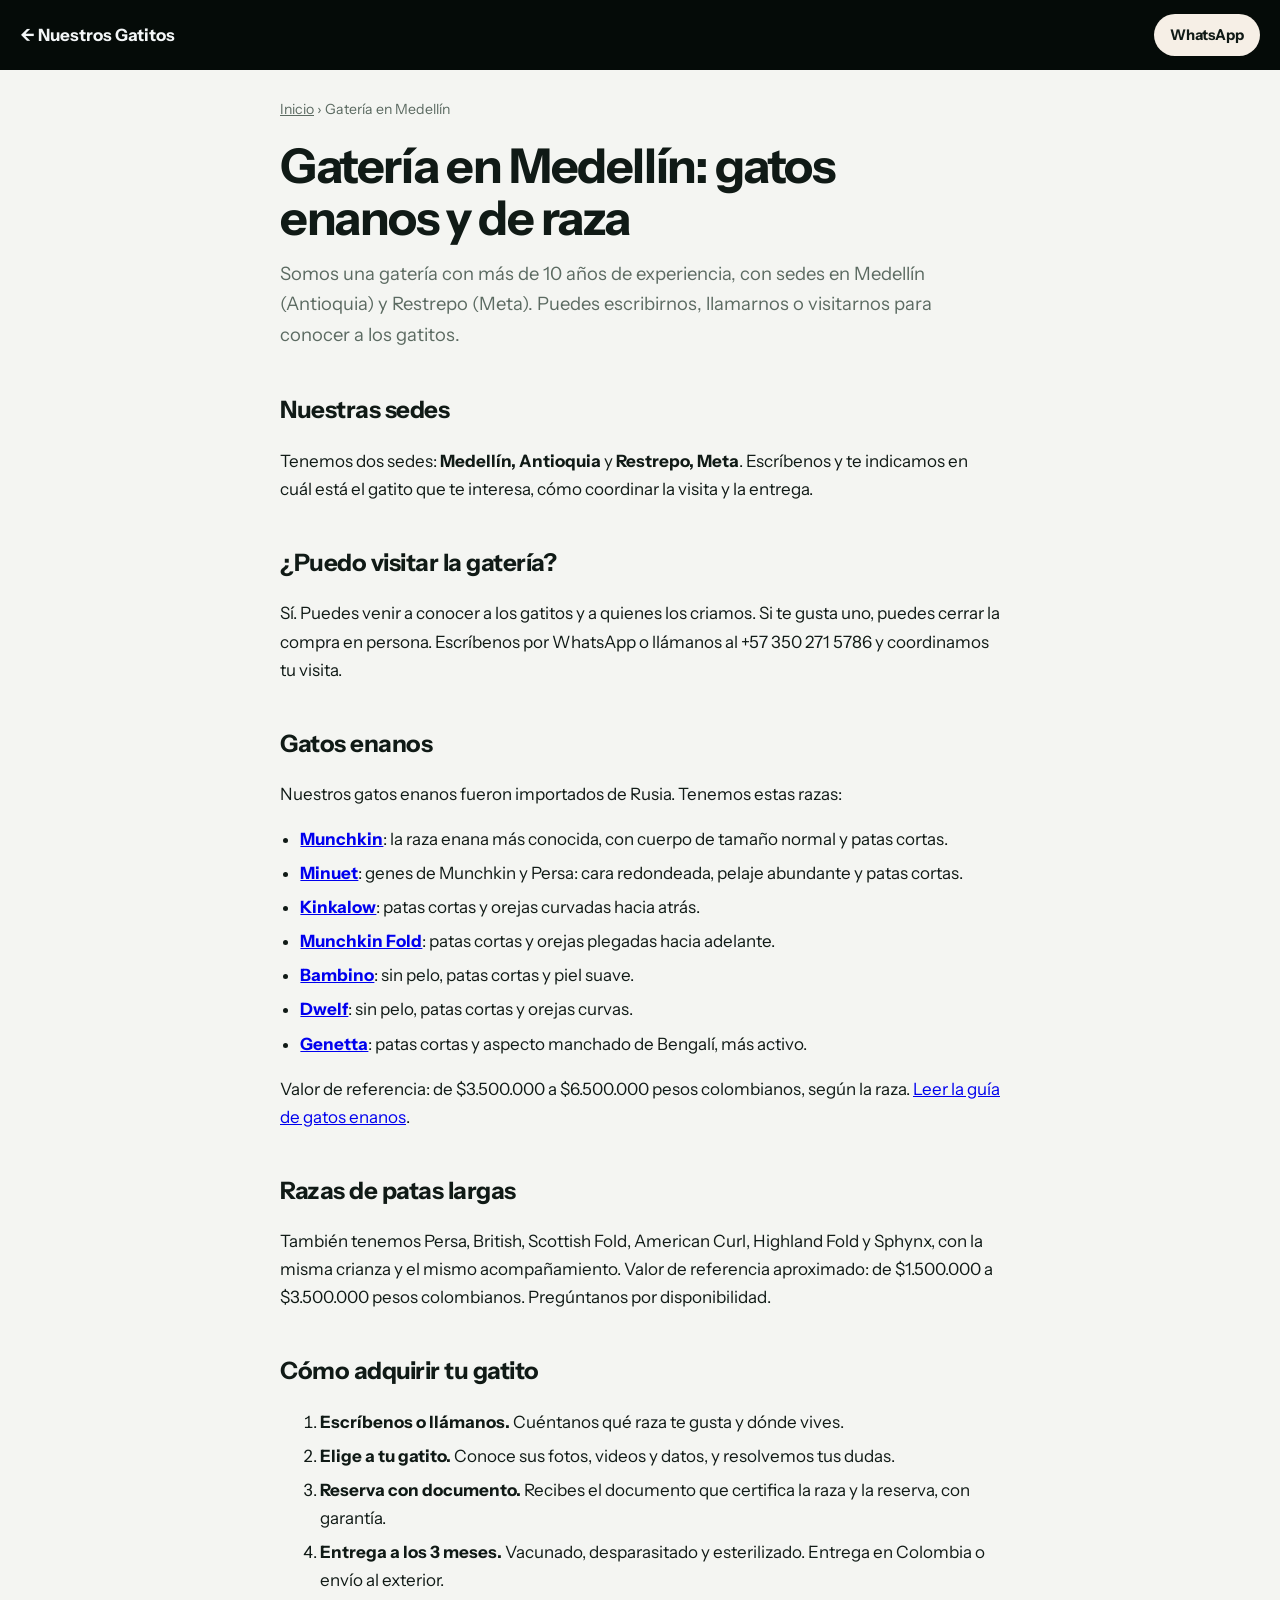
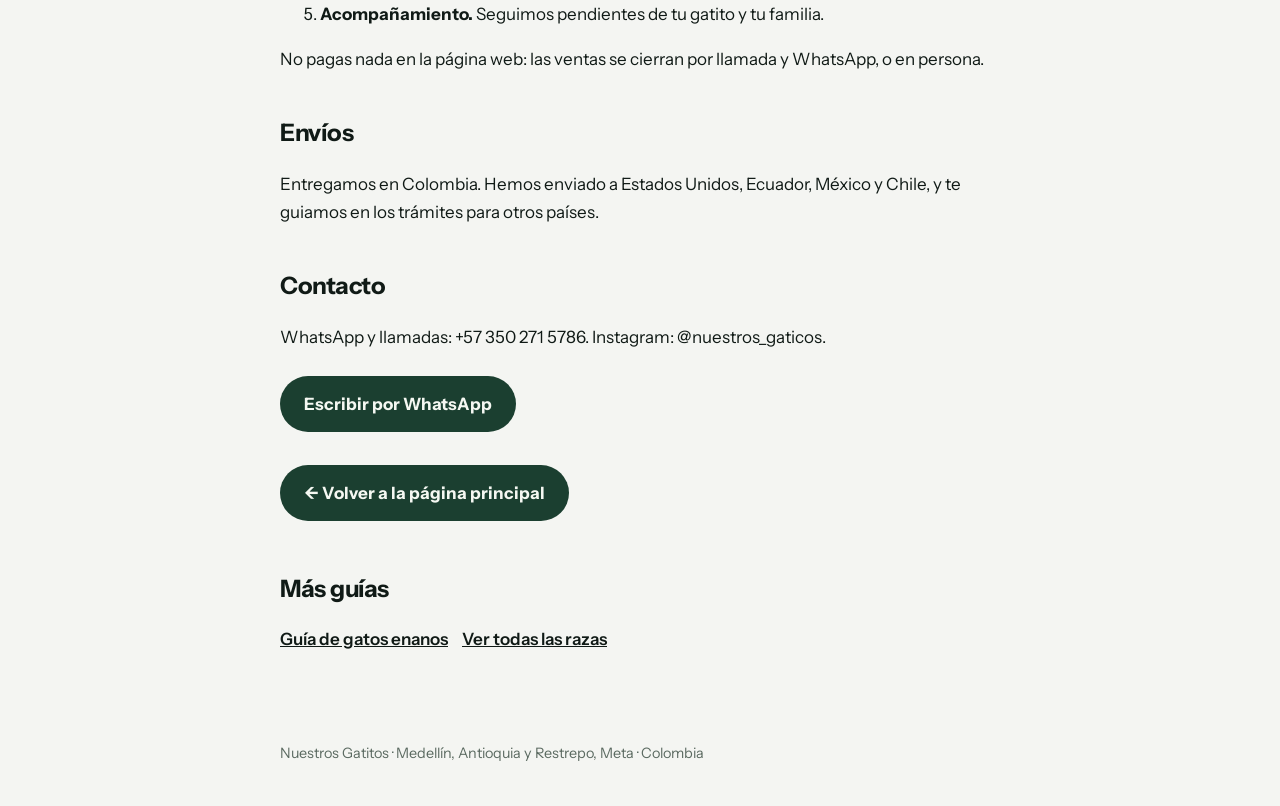
==== guias/gateria-en-medellin/index.html @ c5350ad8 "feat: guias de Munchkin Fold, Bambino, Dwelf, Genetta, gatos enanos y gateria en Medellin; enlace a " ====
<!doctype html>
<html lang="es">
<head>
<meta charset="utf-8">
<meta name="viewport" content="width=device-width, initial-scale=1">
<title>Gatería en Medellín: gatos enanos y de raza | Nuestros Gatitos</title>
<meta name="description" content="Gatería en Medellín (Antioquia) y Restrepo (Meta): gatos enanos y de patas largas, visitas, proceso de compra, precios de referencia y envíos.">
<link rel="canonical" href="https://gateria-medellin.vercel.app/guias/gateria-en-medellin/">
<meta name="robots" content="index, follow, max-image-preview:large">
<meta property="og:type" content="article">
<meta property="og:locale" content="es_CO">
<meta property="og:site_name" content="Nuestros Gatitos">
<meta property="og:title" content="Gatería en Medellín: gatos enanos y de raza | Nuestros Gatitos">
<meta property="og:description" content="Gatería en Medellín (Antioquia) y Restrepo (Meta): gatos enanos y de patas largas, visitas, proceso de compra, precios de referencia y envíos.">
<meta property="og:url" content="https://gateria-medellin.vercel.app/guias/gateria-en-medellin/">
<meta property="og:image" content="https://gateria-medellin.vercel.app/img/og.jpg">
<link rel="icon" type="image/jpeg" href="../../img/og.jpg">
<link rel="preconnect" href="https://fonts.googleapis.com">
<link rel="preconnect" href="https://fonts.gstatic.com" crossorigin>
<link rel="stylesheet" href="https://fonts.googleapis.com/css2?family=Instrument+Sans:wght@400;500;600;700&display=swap">
<link rel="stylesheet" href="../../razas/razas.css">
<script type="application/ld+json">{"@context": "https://schema.org", "@type": "BreadcrumbList", "itemListElement": [{"@type": "ListItem", "position": 1, "name": "Inicio", "item": "https://gateria-medellin.vercel.app/"}, {"@type": "ListItem", "position": 2, "name": "Gatería en Medellín", "item": "https://gateria-medellin.vercel.app/guias/gateria-en-medellin/"}]}</script>
</head>
<body>
<header class="top"><a href="../../">← Nuestros Gatitos</a><a class="wa" href="https://wa.me/573502715786?text=Hola%2C%20vi%20su%20p%C3%A1gina%20de%20la%20gater%C3%ADa%20en%20Medell%C3%ADn%20y%20quiero%20informaci%C3%B3n%20sobre%20sus%20gatitos." target="_blank" rel="noopener">WhatsApp</a></header>
<main>
<nav class="crumbs" aria-label="Ruta"><a href="../../">Inicio</a> › Gatería en Medellín</nav>
<h1>Gatería en Medellín: gatos enanos y de raza</h1>
<p class="lead">Somos una gatería con más de 10 años de experiencia, con sedes en Medellín (Antioquia) y Restrepo (Meta). Puedes escribirnos, llamarnos o visitarnos para conocer a los gatitos.</p>
<h2>Nuestras sedes</h2>
<p>Tenemos dos sedes: <b>Medellín, Antioquia</b> y <b>Restrepo, Meta</b>. Escríbenos y te indicamos en cuál está el gatito que te interesa, cómo coordinar la visita y la entrega.</p>
<h2>¿Puedo visitar la gatería?</h2>
<p>Sí. Puedes venir a conocer a los gatitos y a quienes los criamos. Si te gusta uno, puedes cerrar la compra en persona. Escríbenos por WhatsApp o llámanos al +57 350 271 5786 y coordinamos tu visita.</p>
<h2>Gatos enanos</h2>
<p>Nuestros gatos enanos fueron importados de Rusia. Tenemos estas razas:</p>
<ul><li><a href="../../razas/munchkin/"><b>Munchkin</b></a>: la raza enana más conocida, con cuerpo de tamaño normal y patas cortas.</li><li><a href="../../razas/minuet/"><b>Minuet</b></a>: genes de Munchkin y Persa: cara redondeada, pelaje abundante y patas cortas.</li><li><a href="../../razas/kinkalow/"><b>Kinkalow</b></a>: patas cortas y orejas curvadas hacia atrás.</li><li><a href="../../razas/munchkin-fold/"><b>Munchkin Fold</b></a>: patas cortas y orejas plegadas hacia adelante.</li><li><a href="../../razas/bambino/"><b>Bambino</b></a>: sin pelo, patas cortas y piel suave.</li><li><a href="../../razas/dwelf/"><b>Dwelf</b></a>: sin pelo, patas cortas y orejas curvas.</li><li><a href="../../razas/genetta/"><b>Genetta</b></a>: patas cortas y aspecto manchado de Bengalí, más activo.</li></ul>
<p>Valor de referencia: de $3.500.000 a $6.500.000 pesos colombianos, según la raza. <a href="../gatos-enanos/">Leer la guía de gatos enanos</a>.</p>
<h2>Razas de patas largas</h2>
<p>También tenemos Persa, British, Scottish Fold, American Curl, Highland Fold y Sphynx, con la misma crianza y el mismo acompañamiento. Valor de referencia aproximado: de $1.500.000 a $3.500.000 pesos colombianos. Pregúntanos por disponibilidad.</p>
<h2>Cómo adquirir tu gatito</h2>
<ol>
<li><b>Escríbenos o llámanos.</b> Cuéntanos qué raza te gusta y dónde vives.</li>
<li><b>Elige a tu gatito.</b> Conoce sus fotos, videos y datos, y resolvemos tus dudas.</li>
<li><b>Reserva con documento.</b> Recibes el documento que certifica la raza y la reserva, con garantía.</li>
<li><b>Entrega a los 3 meses.</b> Vacunado, desparasitado y esterilizado. Entrega en Colombia o envío al exterior.</li>
<li><b>Acompañamiento.</b> Seguimos pendientes de tu gatito y tu familia.</li>
</ol>
<p>No pagas nada en la página web: las ventas se cierran por llamada y WhatsApp, o en persona.</p>
<h2>Envíos</h2>
<p>Entregamos en Colombia. Hemos enviado a Estados Unidos, Ecuador, México y Chile, y te guiamos en los trámites para otros países.</p>
<h2>Contacto</h2>
<p>WhatsApp y llamadas: +57 350 271 5786. Instagram: @nuestros_gaticos.</p>
<p><a class="btn" href="https://wa.me/573502715786?text=Hola%2C%20vi%20su%20p%C3%A1gina%20de%20la%20gater%C3%ADa%20en%20Medell%C3%ADn%20y%20quiero%20informaci%C3%B3n%20sobre%20sus%20gatitos." target="_blank" rel="noopener">Escribir por WhatsApp</a></p>
<p><a class="btn" href="../../">← Volver a la página principal</a></p>
<h2>Más guías</h2>
<p class="others"><a href="../gatos-enanos/">Guía de gatos enanos</a><a href="../../#razas">Ver todas las razas</a></p>
</main>
<footer>Nuestros Gatitos · Medellín, Antioquia y Restrepo, Meta · Colombia</footer>
</body>
</html>
---- razas/razas.css ----
:root{--bg:#F4F5F2;--surface:#fff;--ink:#101A16;--muted:#5B6A61;--line:#DBE1DA;--accent:#1B3F30;--accent-ink:#F5F8F2;--warm:#F0AE86;--font:"Instrument Sans",system-ui,-apple-system,"Segoe UI",Roboto,sans-serif}
@media (prefers-color-scheme:dark){:root{--bg:#0A1210;--surface:#111C16;--ink:#EFF2EC;--muted:#9DAEA3;--line:#23332B;--accent:#CFE6D8;--accent-ink:#0A1210;color-scheme:dark}}
*{box-sizing:border-box}html{-webkit-text-size-adjust:100%}
body{margin:0;background:var(--bg);color:var(--ink);font-family:var(--font);font-size:17px;line-height:1.65;-webkit-font-smoothing:antialiased}
.top{display:flex;justify-content:space-between;align-items:center;gap:12px;padding:14px max(20px,env(safe-area-inset-right)) 14px max(20px,env(safe-area-inset-left));background:#050B08;color:#F3F6F7}
.top a{color:#F3F6F7;text-decoration:none;font-weight:700}
.top .wa{background:#F6EFE6;color:#101A16;padding:9px 16px;border-radius:999px;font-size:.92rem}
main{max-width:760px;margin:0 auto;padding:28px 20px 72px}
.crumbs{font-size:.88rem;color:var(--muted);margin-bottom:18px}.crumbs a{color:var(--muted)}
h1{font-size:clamp(2rem,6vw,3rem);line-height:1.1;letter-spacing:-.03em;margin:0 0 14px}
h2{font-size:1.5rem;letter-spacing:-.02em;margin:40px 0 10px}
.lead{font-size:1.15rem;color:var(--muted);margin:0 0 22px}
.hero{width:100%;aspect-ratio:4/3;object-fit:cover;object-position:50% 30%;border-radius:24px;display:block;margin:0 0 8px;background:var(--line)}
.cap{font-size:.85rem;color:var(--muted);margin:0 0 20px}
dl{display:grid;grid-template-columns:max-content 1fr;gap:8px 18px;background:var(--surface);border:1px solid var(--line);border-radius:18px;padding:18px 20px}
dt{font-weight:700}dd{margin:0}
.note{background:var(--surface);border:1px solid var(--line);border-left:4px solid var(--warm);border-radius:14px;padding:14px 18px}
.btn{display:inline-block;background:var(--accent);color:var(--accent-ink);text-decoration:none;font-weight:700;padding:14px 24px;border-radius:999px;margin:8px 0}
ul{padding-left:1.2em}li{margin:6px 0}
.others a{margin-right:14px;color:var(--ink);font-weight:600}
footer{max-width:760px;margin:0 auto;padding:0 20px 40px;color:var(--muted);font-size:.9rem}
a:focus-visible,.btn:focus-visible{outline:3px solid var(--warm);outline-offset:3px}
@media (max-width:520px){dl{grid-template-columns:1fr;gap:2px}dt{margin-top:8px}}
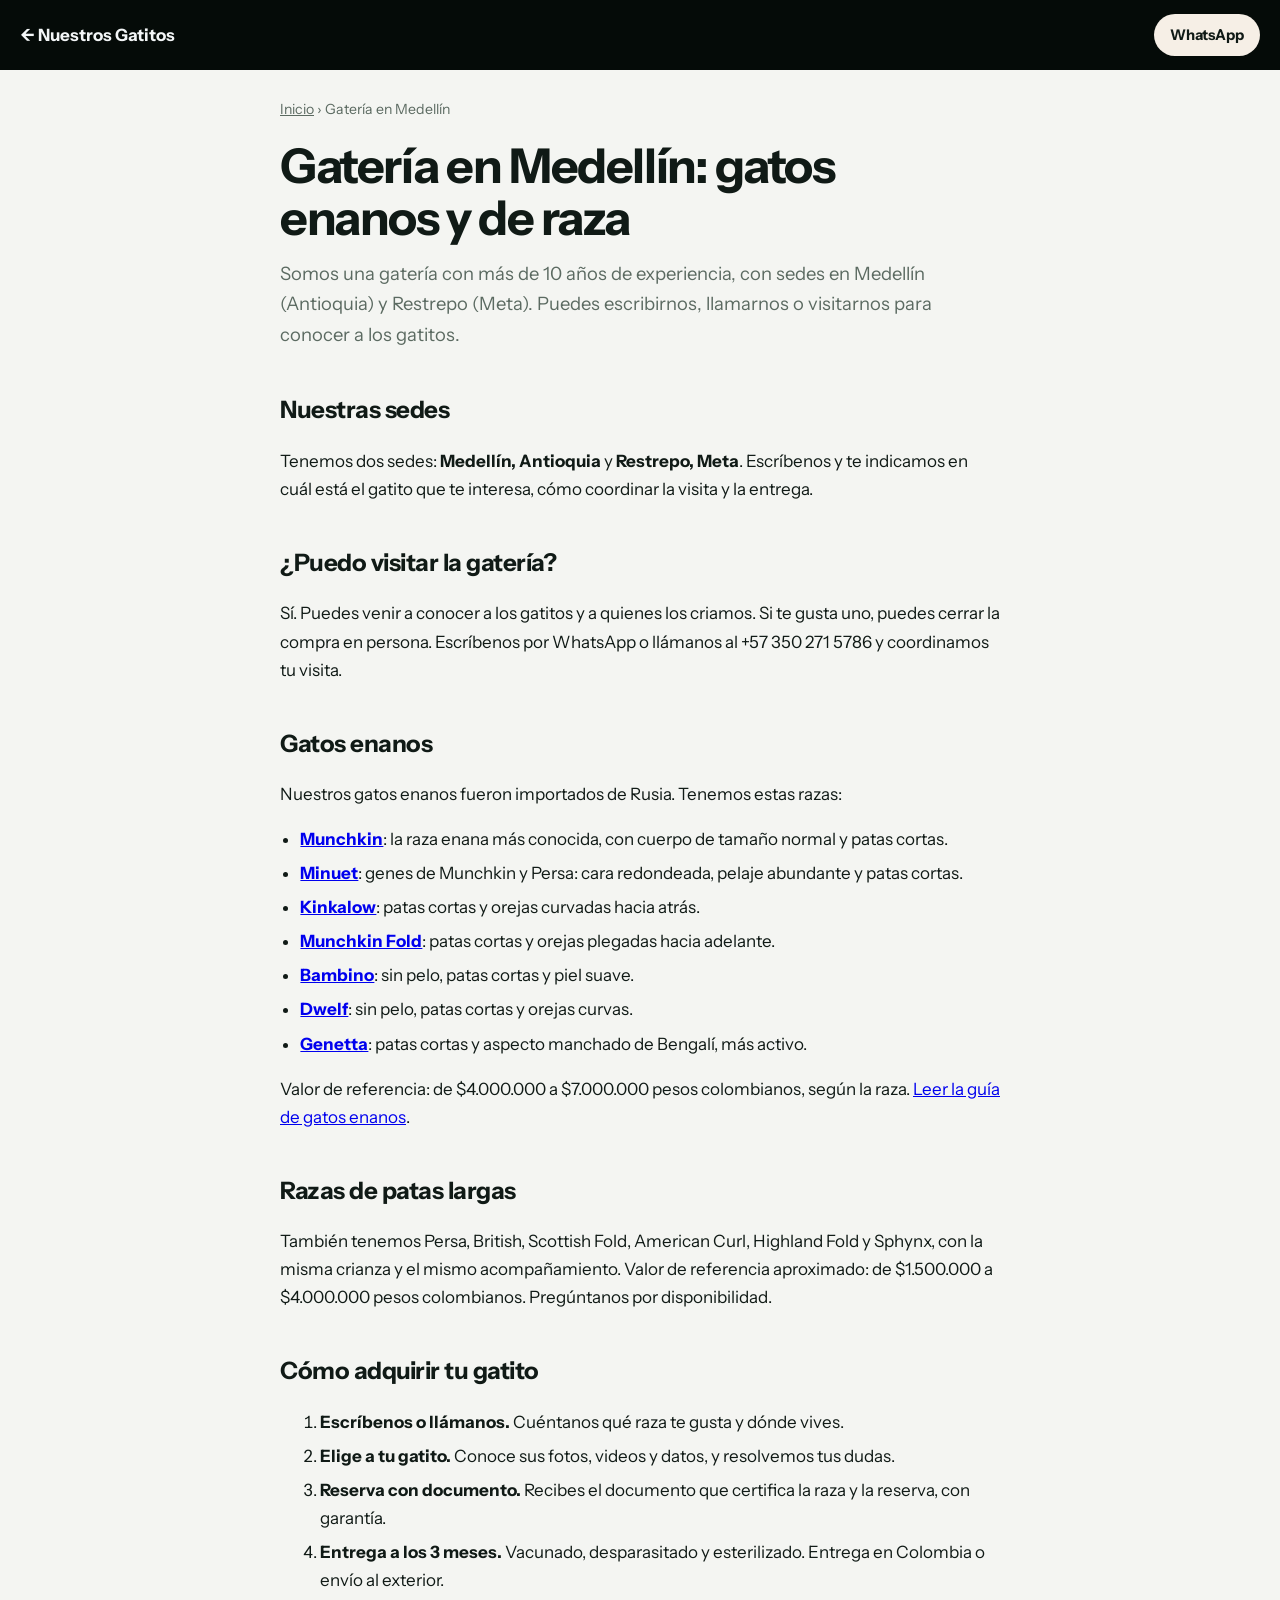
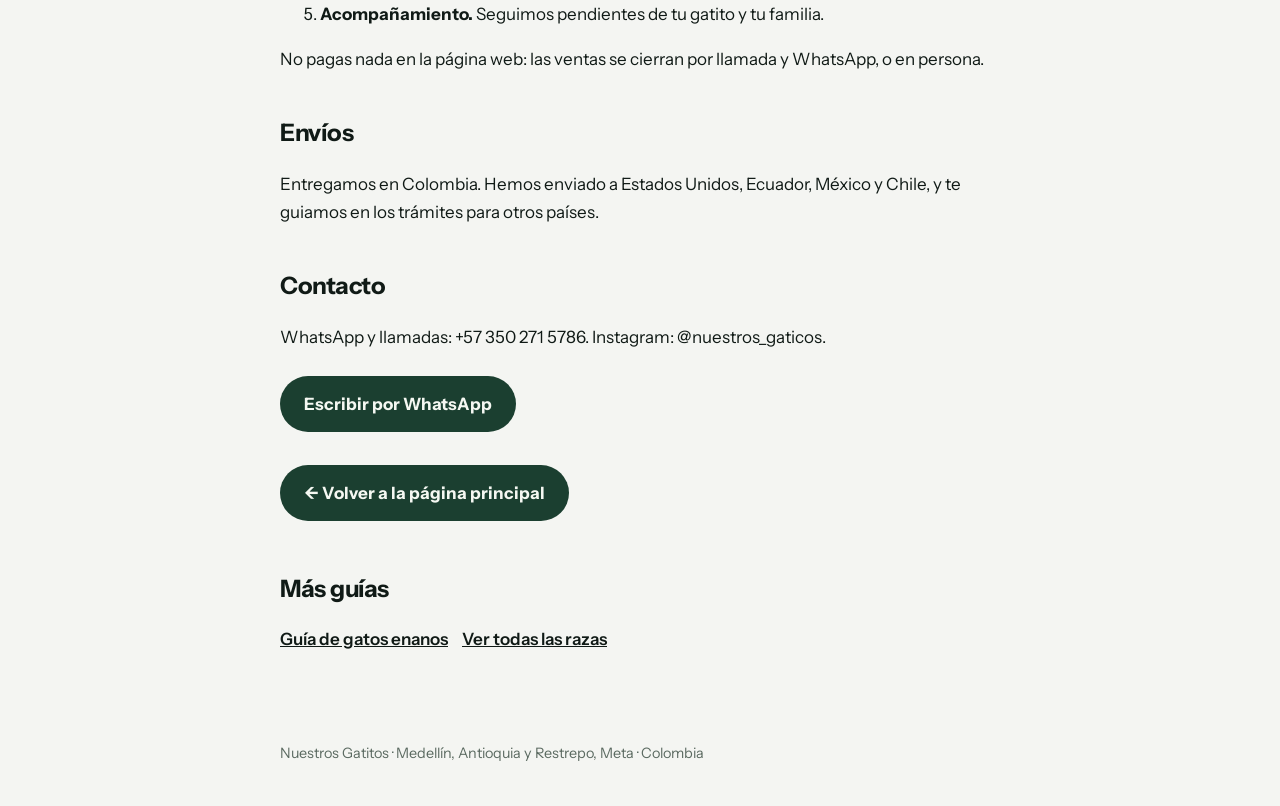
==== commit e3e65059: "content: precios de referencia (enanos 4 a 7 M, patas largas 1,5 a 4 M)" ====
--- a/guias/gateria-en-medellin/index.html
+++ b/guias/gateria-en-medellin/index.html
@@ -34,9 +34,9 @@
 <h2>Gatos enanos</h2>
 <p>Nuestros gatos enanos fueron importados de Rusia. Tenemos estas razas:</p>
 <ul><li><a href="../../razas/munchkin/"><b>Munchkin</b></a>: la raza enana más conocida, con cuerpo de tamaño normal y patas cortas.</li><li><a href="../../razas/minuet/"><b>Minuet</b></a>: genes de Munchkin y Persa: cara redondeada, pelaje abundante y patas cortas.</li><li><a href="../../razas/kinkalow/"><b>Kinkalow</b></a>: patas cortas y orejas curvadas hacia atrás.</li><li><a href="../../razas/munchkin-fold/"><b>Munchkin Fold</b></a>: patas cortas y orejas plegadas hacia adelante.</li><li><a href="../../razas/bambino/"><b>Bambino</b></a>: sin pelo, patas cortas y piel suave.</li><li><a href="../../razas/dwelf/"><b>Dwelf</b></a>: sin pelo, patas cortas y orejas curvas.</li><li><a href="../../razas/genetta/"><b>Genetta</b></a>: patas cortas y aspecto manchado de Bengalí, más activo.</li></ul>
-<p>Valor de referencia: de $3.500.000 a $6.500.000 pesos colombianos, según la raza. <a href="../gatos-enanos/">Leer la guía de gatos enanos</a>.</p>
+<p>Valor de referencia: de $4.000.000 a $7.000.000 pesos colombianos, según la raza. <a href="../gatos-enanos/">Leer la guía de gatos enanos</a>.</p>
 <h2>Razas de patas largas</h2>
-<p>También tenemos Persa, British, Scottish Fold, American Curl, Highland Fold y Sphynx, con la misma crianza y el mismo acompañamiento. Valor de referencia aproximado: de $1.500.000 a $3.500.000 pesos colombianos. Pregúntanos por disponibilidad.</p>
+<p>También tenemos Persa, British, Scottish Fold, American Curl, Highland Fold y Sphynx, con la misma crianza y el mismo acompañamiento. Valor de referencia aproximado: de $1.500.000 a $4.000.000 pesos colombianos. Pregúntanos por disponibilidad.</p>
 <h2>Cómo adquirir tu gatito</h2>
 <ol>
 <li><b>Escríbenos o llámanos.</b> Cuéntanos qué raza te gusta y dónde vives.</li>
